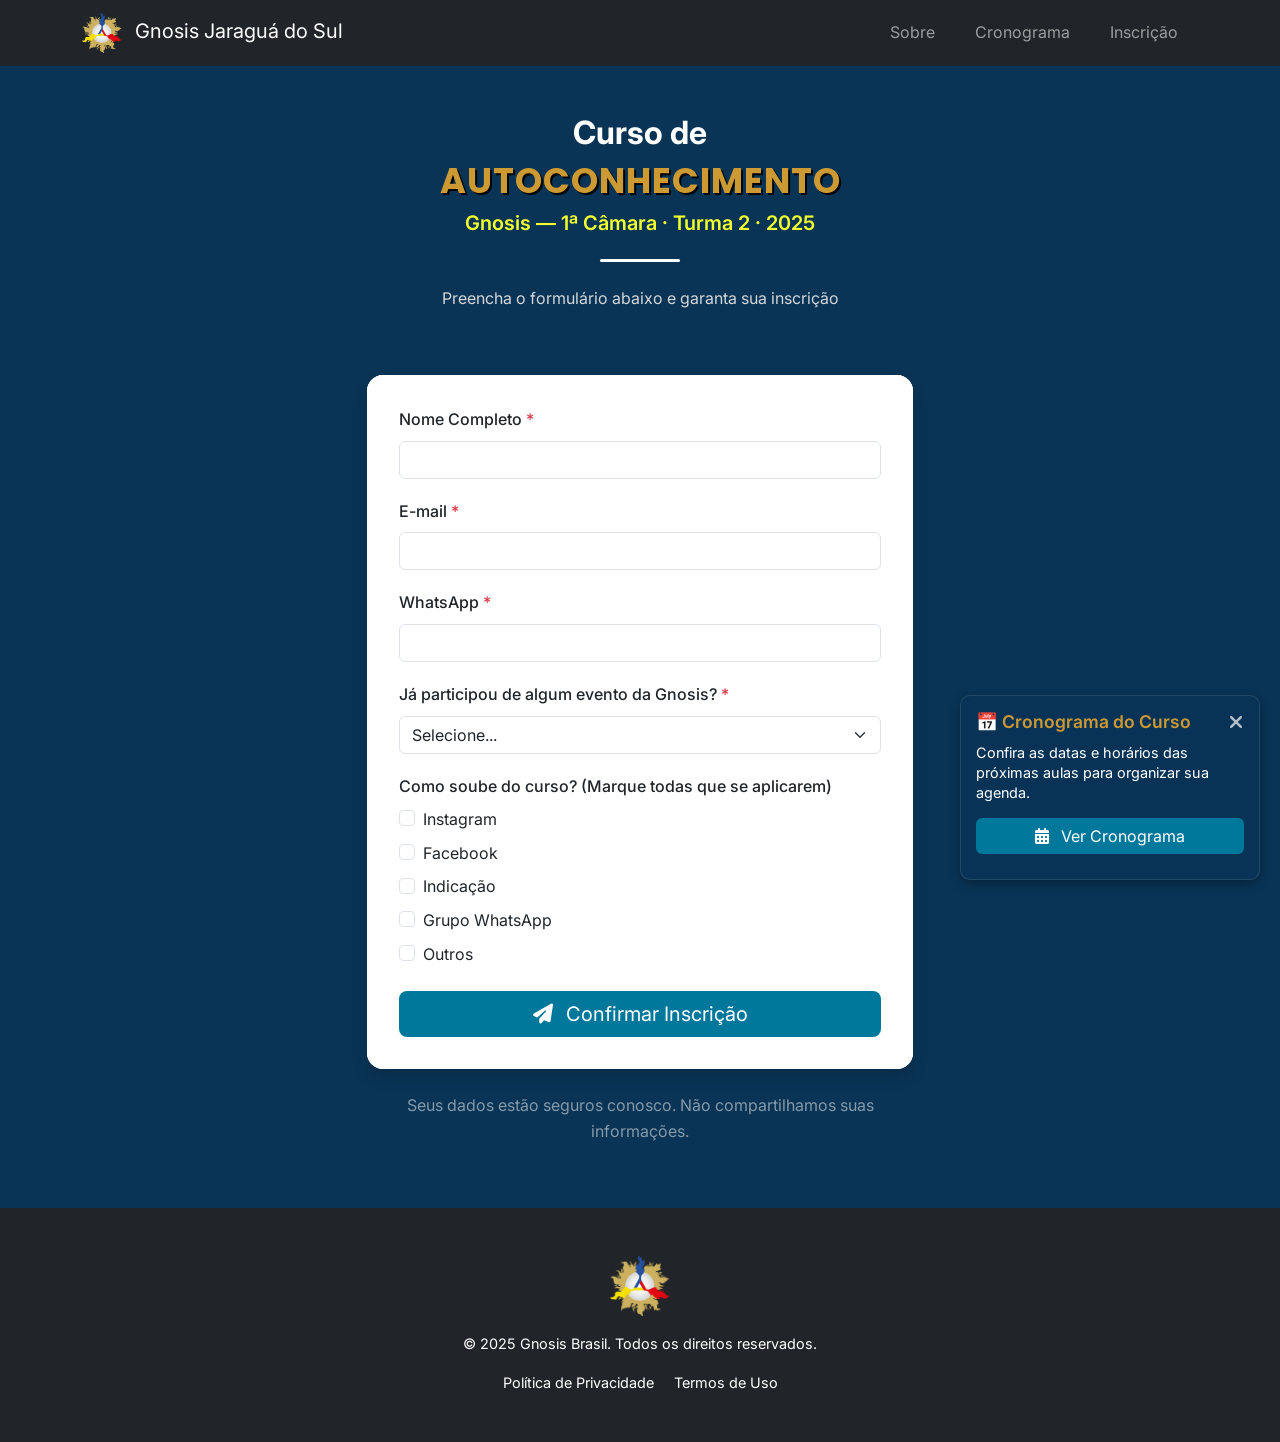
==== index.html @ 81804e71 "a" ====
<!DOCTYPE html>
<html lang="pt-br">
<head>
  <meta charset="UTF-8">
  <meta name="viewport" content="width=device-width, initial-scale=1.0">
  <title>Inscrição – Gnosis Jaraguá do Sul</title>

  <!-- Bootstrap CSS -->
  <link href="https://cdn.jsdelivr.net/npm/bootstrap@5.3.0/dist/css/bootstrap.min.css" rel="stylesheet">

  <!-- Font Awesome -->
  <link rel="stylesheet" href="https://cdnjs.cloudflare.com/ajax/libs/font-awesome/6.4.0/css/all.min.css">

  <!-- Google Fonts -->
  <link href="https://fonts.googleapis.com/css2?family=Inter:wght@400;500;600&family=Poppins:wght@500;600;700&display=swap" rel="stylesheet">

  <!-- Favicon -->
  <link rel="icon" href="https://gnosisbrasil.com/wp-content/uploads/2020/07/cropped-logo-sol-7-32x32.webp" type="image/webp">

  <!-- Estilos personalizados -->
  <style>
    :root {
      --color-primary: #00789c;
      --color-dark-bg: #093456;
      --color-text-light: #cc9933;
      --color-accent: #f1ff2e;
    }

    body {
      font-family: 'Inter', sans-serif;
      line-height: 1.6;
      background-color: #f8f9fa;
    }

    /* Cores e estilo da marca Gnosis */
    .bg-gnosis-dark {
      background-color: var(--color-dark-bg) !important;
    }

    .btn-gnosis-primary {
      background-color: var(--color-primary);
      color: #fff !important;
      border: none;
      transition: all 0.3s ease;
    }

    .btn-gnosis-primary:hover {
      background-color: #32a0a8;
      transform: scale(1.03);
    }

    .form-control:focus,
    .form-select:focus {
      border-color: var(--color-primary);
      box-shadow: 0 0 0 0.25rem rgba(206, 175, 0, 0.25);
    }

    .card {
      border: none;
      border-radius: 1rem;
    }

    .card-body {
      background-color: #fff;
      border-radius: 1rem;
    }

    /* --- Cabeçalho Modernizado Gnosis --- */
    .animate-header {
      animation: fadeIn 1.2s ease-in-out;
    }

    @keyframes fadeIn {
      from {
        opacity: 0;
        transform: translateY(20px);
      }
      to {
        opacity: 1;
        transform: translateY(0);
      }
    }

    .title-main {
      font-family: 'Poppins', sans-serif;
      font-size: 2.2rem;
      letter-spacing: 1px;
      color: var(--color-text-light);
      text-shadow: 2px 2px rgb(0, 4, 6);
      text-transform: uppercase;
    }

    .subtitle {
      font-family: 'Inter', sans-serif;
      font-size: 1.25rem;
      color: var(--color-accent);
      transition: color 0.3s ease;
    }

    .subtitle:hover {
      color: #ffffff;
    }

    .divider {
      width: 80px;
      height: 3px;
      background-color: #ffffff;
      margin: 15px auto;
      border-radius: 3px;
    }

    .description {
      font-size: 1rem;
      color: #e9e9e9;
      opacity: 0.9;
    }

    @media (max-width: 576px) {
      .title-main {
        font-size: 1.7rem;
      }
      .subtitle {
        font-size: 1.05rem;
      }
    }

    footer {
      font-size: 0.9rem;
    }

    footer a {
      color: #fff;
      text-decoration: none;
    }

    footer a:hover {
      text-decoration: underline;
    }

    .hero-section {
      background: linear-gradient(rgba(0, 0, 0, 0.7), rgba(0, 0, 0, 0.7)), url('img/shutterstock_286782836.jpg');
      background-size: cover;
      color: white;
      padding: 100px 0;
      text-align: center;
    }
    
    .btn-whatsapp {
      background-color: #25D366;
      color: white;
    }
    
    .feature-icon {
      font-size: 2.5rem;
      margin-bottom: 1rem;
      color: #6f42c1;
    }
    
    .navbar-brand img {
      height: 40px;
    }
    
    .astral {
      font-family: 'Amontillados', serif;
      font-weight: normal !important;
      font-size: clamp(2rem, 8vw, 10rem);
    }

    /* AJUSTES DE ESPAÇAMENTO */
    
    .animate-header {
      margin-bottom: 3rem !important;
    }
    
    .title-main {
      margin-bottom: 0.5rem;
    }
    
    .subtitle {
      margin-bottom: 0.75rem;
    }
    
    .divider {
      margin: 1.5rem auto;
    }
    
    .description {
      margin-top: 1rem;
    }
    
    .form-label {
      font-weight: 500;
      margin-bottom: 0.5rem;
    }
    
    .mb-3 {
      margin-bottom: 1.25rem !important;
    }
    
    .mb-4 {
      margin-bottom: 1.5rem !important;
    }
    
    .form-check {
      margin-bottom: 0.5rem;
    }
    
    .form-check-input {
      margin-top: 0.2rem;
    }
    
    .d-grid {
      margin-top: 1.5rem;
    }
    
    footer .container {
      padding-top: 1.5rem;
      padding-bottom: 1.5rem;
    }
    
    footer .mb-3 {
      margin-bottom: 1rem !important;
    }
    
    .navbar-nav .nav-item {
      margin-left: 0.75rem;
      margin-right: 0.75rem;
    }
    
    section {
      padding-top: 3rem;
      padding-bottom: 3rem;
    }
    
    .card {
      margin-top: 1rem;
      margin-bottom: 1rem;
    }
    
    .card-body {
      padding: 2rem !important;
    }
    
    .text-white-50 {
      margin-top: 1.5rem !important;
    }

    /* Melhorias visuais */
    .required-field::after {
      content: " *";
      color: #dc3545;
    }

    /* --- TELINHA FLUTUANTE --- */
    .floating-panel {
      position: fixed;
      bottom: 20px;
      right: 20px;
      width: 300px;
      background-color: rgba(9, 52, 86, 0.85); /* Cor escura com transparência */
      border-radius: 10px;
      padding: 15px;
      box-shadow: 0 4px 12px rgba(0, 0, 0, 0.3);
      z-index: 1000;
      backdrop-filter: blur(5px);
      border: 1px solid rgba(255, 255, 255, 0.1);
      animation: slideIn 0.5s ease-out;
    }

    @keyframes slideIn {
      from {
        opacity: 0;
        transform: translateY(20px);
      }
      to {
        opacity: 1;
        transform: translateY(0);
      }
    }

    .floating-panel h5 {
      color: var(--color-text-light);
      font-size: 1.1rem;
      margin-bottom: 10px;
      font-weight: 600;
    }

    .floating-panel p {
      color: #fff;
      font-size: 0.9rem;
      margin-bottom: 15px;
      line-height: 1.4;
    }

    .floating-panel .btn {
      width: 100%;
      margin-bottom: 10px;
    }

    .close-btn {
      position: absolute;
      top: 10px;
      right: 10px;
      background: none;
      border: none;
      color: #fff;
      font-size: 1.2rem;
      cursor: pointer;
      opacity: 0.7;
      transition: opacity 0.3s;
    }

    .close-btn:hover {
      opacity: 1;
    }

    @media (max-width: 576px) {
      .floating-panel {
        width: calc(100% - 40px);
        right: 20px;
        left: 20px;
      }
    }
  </style>
</head>

<body>
  <!-- Telinha Flutuante -->
  <div id="floatingPanel" class="floating-panel">
    <button class="close-btn" id="closePanel">
      <i class="fas fa-times"></i>
    </button>
    <h5>📅 Cronograma do Curso</h5>
    <p>Confira as datas e horários das próximas aulas para organizar sua agenda.</p>
    <a href="cronograma_t02.html" class="btn btn-gnosis-primary">
      <i class="fas fa-calendar-alt me-2"></i> Ver Cronograma
    </a>
  </div>

  <nav class="navbar navbar-expand-lg navbar-dark bg-dark sticky-top">
    <div class="container">
      <a class="navbar-brand" href="#">
        <img src="img/cropped-logo-sol-7.webp" alt="Logo Gnosis" class="me-2">
        Gnosis Jaraguá do Sul
      </a>
      <button class="navbar-toggler" type="button" data-bs-toggle="collapse" data-bs-target="#navbarNav">
        <span class="navbar-toggler-icon"></span>
      </button>
      <div class="collapse navbar-collapse" id="navbarNav">
        <ul class="navbar-nav ms-auto">
          <li class="nav-item">
            <a class="nav-link" href="https://gnosisbrasil.com/quem-somos/">Sobre</a>
          </li>
          <li class="nav-item">
            <a class="nav-link" href="cronograma_t02.html">Cronograma</a>
          </li>
          <li class="nav-item">
            <a class="nav-link" href="index.html">Inscrição</a>
          </li>
          <!--
          <li class="nav-item">
            <a class="nav-link" href="presenca.html">Presença</a>
          </li>
        -->
        </ul>
      </div>
    </div>
  </nav>

  <section id="register" class="py-5 bg-gnosis-dark text-white" style="min-height: 100vh; display: flex; align-items: center;">
    <div class="container">
      <!-- Cabeçalho Modernizado -->
      <div class="text-center mb-5 animate-header">
        <h2 class="fw-bold">Curso de</h2>
        <h1 class="fw-bold title-main">Autoconhecimento</h1>
        <h2 class="fw-semibold subtitle">Gnosis — 1ª Câmara · Turma 2 · 2025</h2>
        <div class="divider"></div>
        <p class="mt-3 mb-0 description">Preencha o formulário abaixo e garanta sua inscrição</p>
      </div>

      <!-- Formulário -->
      <div class="row justify-content-center">
        <div class="col-md-8 col-lg-6">
          <div class="card shadow">
            <div class="card-body p-4 text-dark">
              <form action="https://formsubmit.co/d0949d2069d9c0ead446e209f4afcf60" method="POST">

                <!-- CONFIGURAÇÕES DO FORMSUBMIT -->
                <input type="hidden" name="_next" value="https://gnosisjaragua-brasil.github.io/Gnosis_inscricao_t02/obrigado.html">
                <input type="hidden" name="_captcha" value="false">
                <input type="text" name="_honey" style="display:none">
                
                <!-- ⚡ CONFIGURAÇÕES QUE MUDAM O "NEW SUBMISSION" ⚡ -->
                <input type="hidden" name="_subject" value="🎯 NOVA INSCRIÇÃO - Curso Gnosis 2025">
                <input type="hidden" name="_template" value="table">
                <input type="hidden" name="_language" value="pt">
                
                <!-- 📧 MENSAGEM DE CONFIRMAÇÃO PARA O INSCRITO -->
                <input type="hidden" name="_autoresponse" value="Olá!

Obrigado por se inscrever para o Curso de Autoconhecimento - Gnosis 1º Câmara em Jaraguá do Sul.

📅 DATA: 19 de Novembro de 2025
⏰ HORÁRIO: 09h às 10h30
📍 LOCAL: Centro Comercial San Michelli – R. Guilherme Dancker, 161, Sala 15 – Centro, Jaraguá do Sul – SC

💡 RECOMENDAÇÕES:
• Chegue com 15 minutos de antecedência
• Leve um caderno para anotações
• Use roupas confortáveis

💬 GRUPO DA TURMA NO WHATSAPP:
https://chat.whatsapp.com/Kk7sd2uX9QEHFCKDiuxb2B

📞 DÚVIDAS:
jaraguadosul@gnosisbrasil.com

Atenciosamente,
Equipe Gnosis Jaraguá do Sul">

                <!-- CAMPOS DO FORMULÁRIO -->
                <div class="mb-3">
                  <label class="form-label required-field">Nome Completo</label>
                  <input type="text" name="👤 Nome Completo" class="form-control" required>
                </div>

                <div class="mb-3">
                  <label class="form-label required-field">E-mail</label>
                  <input type="email" name="📧 E-mail" class="form-control" required>
                </div>

                <div class="mb-3">
                  <label class="form-label required-field">WhatsApp</label>
                  <input type="tel" name="📱 WhatsApp" class="form-control" required pattern="\d{10,13}" title="Digite o número com DDD (ex: 47999999999)">
                </div>

                <div class="mb-3">
                  <label class="form-label required-field">Já participou de algum evento da Gnosis?</label>
                  <select name="🎯 Experiência Anterior" class="form-select" required>
                    <option value="" selected disabled>Selecione...</option>
                    <option value="✅ Sim">Sim</option>
                    <option value="❌ Não">Não</option>
                  </select>
                </div>

                <div class="mb-4">
                  <label class="form-label">Como soube do curso? (Marque todas que se aplicarem)</label>
                  <div class="form-check">
                    <input class="form-check-input" type="checkbox" name="📸 Instagram" value="Sim">
                    <label class="form-check-label">Instagram</label>
                  </div>
                  <div class="form-check">
                    <input class="form-check-input" type="checkbox" name="👥 Facebook" value="Sim">
                    <label class="form-check-label">Facebook</label>
                  </div>
                  <div class="form-check">
                    <input class="form-check-input" type="checkbox" name="🤝 Indicação" value="Sim">
                    <label class="form-check-label">Indicação</label>
                  </div>
                  <div class="form-check">
                    <input class="form-check-input" type="checkbox" name="💬 Grupo WhatsApp" value="Sim">
                    <label class="form-check-label">Grupo WhatsApp</label>
                  </div>
                  <div class="form-check">
                    <input class="form-check-input" type="checkbox" name="🔍 Outros" value="Sim">
                    <label class="form-check-label">Outros</label>
                  </div>
                </div>

                <div class="d-grid">
                  <button type="submit" class="btn btn-gnosis-primary btn-lg">
                    <i class="fas fa-paper-plane me-2"></i> Confirmar Inscrição
                  </button>
                </div>

                <noscript>
                  <p class="text-danger mt-2">Por favor, habilite o JavaScript para enviar o formulário.</p>
                </noscript>
              </form>
            </div>
          </div>
          <p class="text-white-50 mt-3 text-center">Seus dados estão seguros conosco. Não compartilhamos suas informações.</p>
        </div>
      </div>
    </div>
  </section>

  <footer class="py-4 bg-dark text-white text-center">
    <div class="container">
      <div class="mb-3">
        <img src="img/cropped-logo-sol-7.webp" alt="Logo Gnosis" style="height: 60px;">
      </div>
      <p>© 2025 Gnosis Brasil. Todos os direitos reservados.</p>
      <p class="mb-0">
        <a href="https://gnosisbrasil.com/politica-de-privacidade/" class="me-3">Política de Privacidade</a>
        <a href="https://gnosisbrasil.com/termos-de-uso/">Termos de Uso</a>
      </p>
    </div>
  </footer>

  <!-- Bootstrap Bundle JS -->
  <script src="https://cdn.jsdelivr.net/npm/bootstrap@5.3.0/dist/js/bootstrap.bundle.min.js"></script>

  <!-- Script para controlar a telinha flutuante -->
  <script>
    document.addEventListener('DOMContentLoaded', function() {
      const floatingPanel = document.getElementById('floatingPanel');
      const closeButton = document.getElementById('closePanel');
      
      // Verificar se o usuário já fechou a telinha anteriormente
      if (!localStorage.getItem('floatingPanelClosed')) {
        floatingPanel.style.display = 'block';
      } else {
        floatingPanel.style.display = 'none';
      }
      
      // Fechar a telinha quando o botão X for clicado
      closeButton.addEventListener('click', function() {
        floatingPanel.style.display = 'none';
        // Salvar no localStorage que o usuário fechou a telinha
        localStorage.setItem('floatingPanelClosed', 'true');
      });
    });
  </script>
</body>
</html>
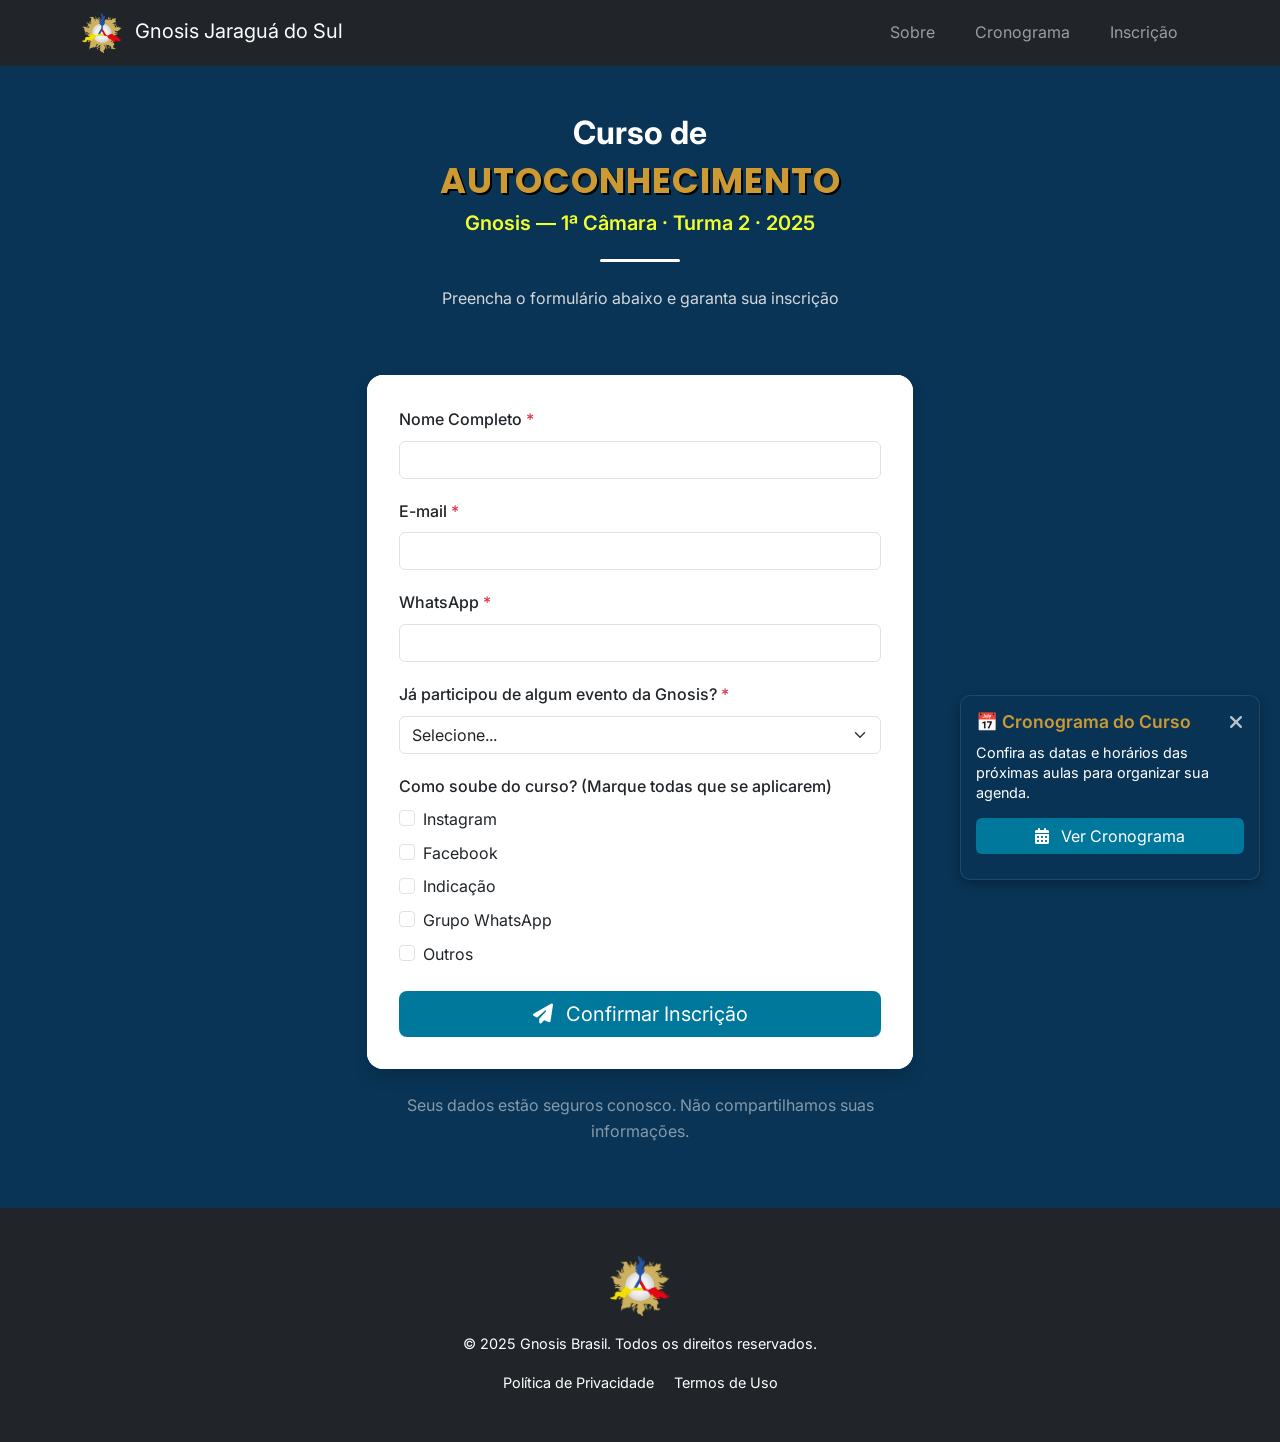
==== commit e299da74: "Update index.html" ====
--- a/index.html
+++ b/index.html
@@ -257,7 +257,7 @@
       bottom: 20px;
       right: 20px;
       width: 300px;
-      background-color: rgba(9, 52, 86, 0.85); /* Cor escura com transparência */
+      background-color: rgba(9, 52, 86, 0.95); /* Menos transparência */
       border-radius: 10px;
       padding: 15px;
       box-shadow: 0 4px 12px rgba(0, 0, 0, 0.3);
@@ -265,6 +265,7 @@
       backdrop-filter: blur(5px);
       border: 1px solid rgba(255, 255, 255, 0.1);
       animation: slideIn 0.5s ease-out;
+      display: none; /* Inicialmente escondida */
     }
 
     @keyframes slideIn {
@@ -314,11 +315,13 @@
       opacity: 1;
     }
 
+    /* Mobile específico */
     @media (max-width: 576px) {
       .floating-panel {
         width: calc(100% - 40px);
         right: 20px;
         left: 20px;
+        bottom: 70px; /* Acima da barra de navegação */
       }
     }
   </style>
@@ -501,26 +504,50 @@
   <!-- Bootstrap Bundle JS -->
   <script src="https://cdn.jsdelivr.net/npm/bootstrap@5.3.0/dist/js/bootstrap.bundle.min.js"></script>
 
-  <!-- Script para controlar a telinha flutuante -->
+  <!-- Script para controlar a telinha flutuante com tempo de expiração -->
   <script>
-    document.addEventListener('DOMContentLoaded', function() {
-      const floatingPanel = document.getElementById('floatingPanel');
-      const closeButton = document.getElementById('closePanel');
-      
-      // Verificar se o usuário já fechou a telinha anteriormente
-      if (!localStorage.getItem('floatingPanelClosed')) {
-        floatingPanel.style.display = 'block';
-      } else {
-        floatingPanel.style.display = 'none';
-      }
-      
-      // Fechar a telinha quando o botão X for clicado
-      closeButton.addEventListener('click', function() {
-        floatingPanel.style.display = 'none';
-        // Salvar no localStorage que o usuário fechou a telinha
-        localStorage.setItem('floatingPanelClosed', 'true');
-      });
-    });
+    function initFloatingPanel() {
+        const floatingPanel = document.getElementById('floatingPanel');
+        const closeButton = document.getElementById('closePanel');
+        const storageKey = 'floatingPanelClosed';
+        const fiveSeconds = 5000; // 5 segundos
+        
+        console.log('Iniciando telinha flutuante...'); // Para debug
+        
+        let lastClosed = null;
+        try {
+            lastClosed = localStorage.getItem(storageKey);
+            console.log('Último fechamento:', lastClosed);
+        } catch (e) {
+            console.log('localStorage não disponível');
+        }
+        
+        // Sempre mostrar por padrão se não conseguir verificar
+        if (lastClosed === null || (Date.now() - parseInt(lastClosed)) > fiveSeconds) {
+            floatingPanel.style.display = 'block';
+            console.log('Mostrando telinha');
+        } else {
+            floatingPanel.style.display = 'none';
+            console.log('Escondendo telinha');
+        }
+        
+        closeButton.addEventListener('click', function() {
+            floatingPanel.style.display = 'none';
+            try {
+                localStorage.setItem(storageKey, Date.now().toString());
+                console.log('Telinha fechada e salva');
+            } catch (e) {
+                console.log('Erro ao salvar');
+            }
+        });
+    }
+    
+    // Executar quando o DOM estiver pronto
+    if (document.readyState === 'loading') {
+        document.addEventListener('DOMContentLoaded', initFloatingPanel);
+    } else {
+        initFloatingPanel();
+    }
   </script>
 </body>
 </html>
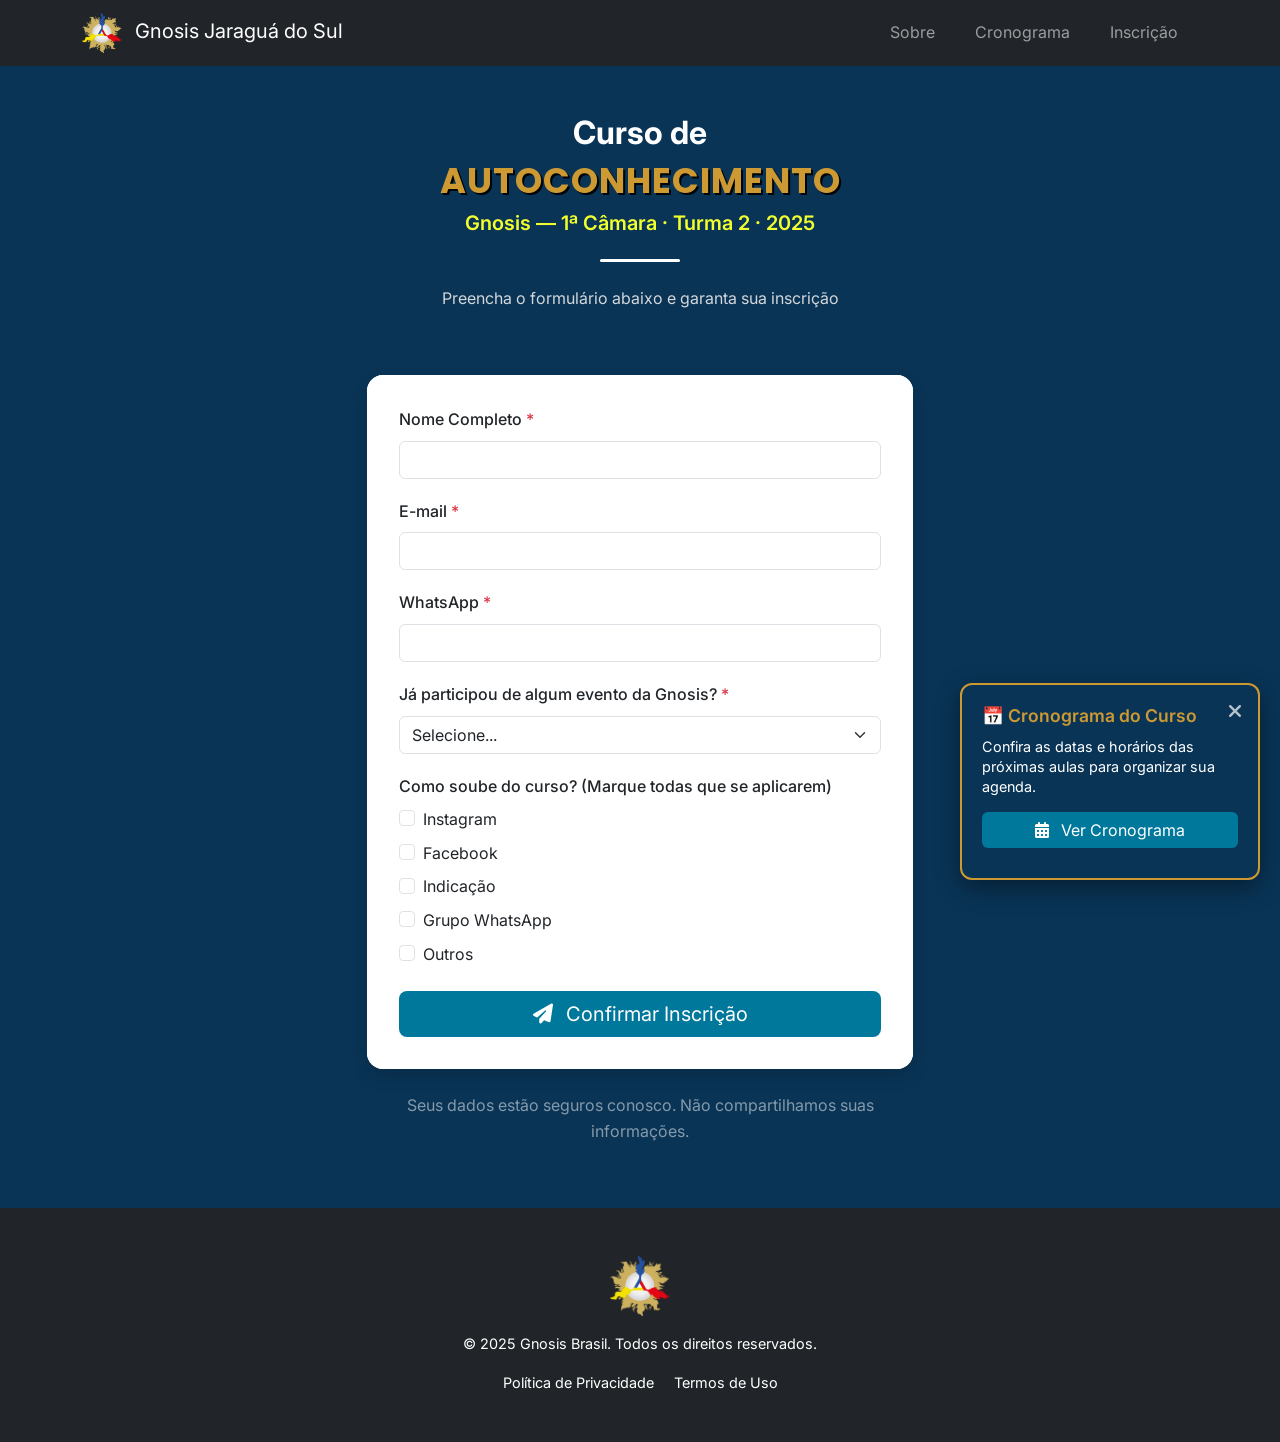
==== commit 85dd8a49: "Update index.html" ====
--- a/index.html
+++ b/index.html
@@ -16,6 +16,11 @@
 
   <!-- Favicon -->
   <link rel="icon" href="https://gnosisbrasil.com/wp-content/uploads/2020/07/cropped-logo-sol-7-32x32.webp" type="image/webp">
+
+  <!-- Detectar JS -->
+  <script>
+    document.documentElement.className = document.documentElement.className.replace(/\bno-js\b/, 'js-enabled');
+  </script>
 
   <!-- Estilos personalizados -->
   <style>
@@ -251,31 +256,31 @@
       color: #dc3545;
     }
 
-    /* --- TELINHA FLUTUANTE --- */
+    /* --- TELINHA FLUTUANTE MOBILE OTIMIZADA --- */
     .floating-panel {
       position: fixed;
       bottom: 20px;
       right: 20px;
       width: 300px;
-      background-color: rgba(9, 52, 86, 0.95); /* Menos transparência */
-      border-radius: 10px;
-      padding: 15px;
-      box-shadow: 0 4px 12px rgba(0, 0, 0, 0.3);
-      z-index: 1000;
-      backdrop-filter: blur(5px);
-      border: 1px solid rgba(255, 255, 255, 0.1);
-      animation: slideIn 0.5s ease-out;
-      display: none; /* Inicialmente escondida */
-    }
-
-    @keyframes slideIn {
+      background-color: #093456; /* Cor sólida no mobile */
+      border-radius: 12px;
+      padding: 20px;
+      box-shadow: 0 8px 25px rgba(0, 0, 0, 0.4);
+      z-index: 10000; /* Z-index muito alto para mobile */
+      border: 2px solid var(--color-text-light);
+      animation: slideInMobile 0.6s ease-out;
+      display: none;
+    }
+
+    /* Animação específica para mobile */
+    @keyframes slideInMobile {
       from {
         opacity: 0;
-        transform: translateY(20px);
+        transform: translateY(30px) scale(0.95);
       }
       to {
         opacity: 1;
-        transform: translateY(0);
+        transform: translateY(0) scale(1);
       }
     }
 
@@ -309,25 +314,43 @@
       cursor: pointer;
       opacity: 0.7;
       transition: opacity 0.3s;
+      z-index: 10001;
     }
 
     .close-btn:hover {
       opacity: 1;
     }
 
-    /* Mobile específico */
-    @media (max-width: 576px) {
+    /* Mobile específico - mais agressivo */
+    @media (max-width: 768px) {
       .floating-panel {
-        width: calc(100% - 40px);
-        right: 20px;
-        left: 20px;
-        bottom: 70px; /* Acima da barra de navegação */
-      }
+        width: 85vw;
+        left: 50%;
+        right: auto;
+        transform: translateX(-50%);
+        bottom: 80px;
+        background-color: #093456;
+        border: 2px solid var(--color-text-light);
+      }
+    }
+
+    /* Forçar display se JS falhar */
+    .no-js .floating-panel {
+      display: block !important;
     }
   </style>
 </head>
 
-<body>
+<body class="js-enabled">
+  <!-- Fallback para quando JS está desabilitado -->
+  <noscript>
+    <style>
+      .floating-panel {
+        display: block !important;
+      }
+    </style>
+  </noscript>
+
   <!-- Telinha Flutuante -->
   <div id="floatingPanel" class="floating-panel">
     <button class="close-btn" id="closePanel">
@@ -360,11 +383,6 @@
           <li class="nav-item">
             <a class="nav-link" href="index.html">Inscrição</a>
           </li>
-          <!--
-          <li class="nav-item">
-            <a class="nav-link" href="presenca.html">Presença</a>
-          </li>
-        -->
         </ul>
       </div>
     </div>
@@ -504,50 +522,71 @@
   <!-- Bootstrap Bundle JS -->
   <script src="https://cdn.jsdelivr.net/npm/bootstrap@5.3.0/dist/js/bootstrap.bundle.min.js"></script>
 
-  <!-- Script para controlar a telinha flutuante com tempo de expiração -->
+  <!-- Script Mobile Otimizado -->
   <script>
-    function initFloatingPanel() {
-        const floatingPanel = document.getElementById('floatingPanel');
-        const closeButton = document.getElementById('closePanel');
-        const storageKey = 'floatingPanelClosed';
-        const fiveSeconds = 5000; // 5 segundos
+    // Versão ultra-simplificada e robusta para mobile
+    function showFloatingPanel() {
+        console.log('Mobile: Tentando mostrar telinha...');
+        const panel = document.getElementById('floatingPanel');
+        const closeBtn = document.getElementById('closePanel');
         
-        console.log('Iniciando telinha flutuante...'); // Para debug
-        
-        let lastClosed = null;
-        try {
-            lastClosed = localStorage.getItem(storageKey);
-            console.log('Último fechamento:', lastClosed);
-        } catch (e) {
-            console.log('localStorage não disponível');
+        if (!panel) {
+            console.log('Mobile: Telinha não encontrada');
+            return;
         }
         
-        // Sempre mostrar por padrão se não conseguir verificar
-        if (lastClosed === null || (Date.now() - parseInt(lastClosed)) > fiveSeconds) {
-            floatingPanel.style.display = 'block';
-            console.log('Mostrando telinha');
-        } else {
-            floatingPanel.style.display = 'none';
-            console.log('Escondendo telinha');
+        // No mobile, mostra sempre (com verificação de tempo)
+        try {
+            const lastClosed = localStorage.getItem('floatingPanelClosed');
+            const fiveSeconds = 5000; // 5 segundos
+            
+            if (!lastClosed || (Date.now() - parseInt(lastClosed)) > fiveSeconds) {
+                panel.style.display = 'block';
+                console.log('Mobile: Telinha exibida com sucesso');
+            } else {
+                panel.style.display = 'none';
+                console.log('Mobile: Telinha escondida (ainda não expirou)');
+            }
+        } catch (e) {
+            // Se der erro, mostra de qualquer forma
+            panel.style.display = 'block';
+            console.log('Mobile: Telinha exibida (fallback)');
         }
         
-        closeButton.addEventListener('click', function() {
-            floatingPanel.style.display = 'none';
-            try {
-                localStorage.setItem(storageKey, Date.now().toString());
-                console.log('Telinha fechada e salva');
-            } catch (e) {
-                console.log('Erro ao salvar');
-            }
-        });
-    }
-    
-    // Executar quando o DOM estiver pronto
+        // Configurar botão de fechar
+        if (closeBtn) {
+            closeBtn.onclick = function() {
+                panel.style.display = 'none';
+                console.log('Mobile: Telinha fechada pelo usuário');
+                try {
+                    localStorage.setItem('floatingPanelClosed', Date.now().toString());
+                } catch(e) {
+                    console.log('Mobile: Não foi possível salvar no localStorage');
+                }
+            };
+        }
+    }
+
+    // Múltiplas formas de inicializar para mobile
     if (document.readyState === 'loading') {
-        document.addEventListener('DOMContentLoaded', initFloatingPanel);
+        document.addEventListener('DOMContentLoaded', showFloatingPanel);
     } else {
-        initFloatingPanel();
-    }
+        showFloatingPanel();
+    }
+    
+    window.addEventListener('load', showFloatingPanel);
+    
+    // Fallback final - força exibição após 2 segundos
+    setTimeout(function() {
+        const panel = document.getElementById('floatingPanel');
+        if (panel && panel.style.display === 'none') {
+            console.log('Mobile: Fallback - forçando exibição');
+            panel.style.display = 'block';
+        }
+    }, 2000);
+
+    // Fallback extra para casos extremos
+    setTimeout(showFloatingPanel, 500);
   </script>
 </body>
 </html>
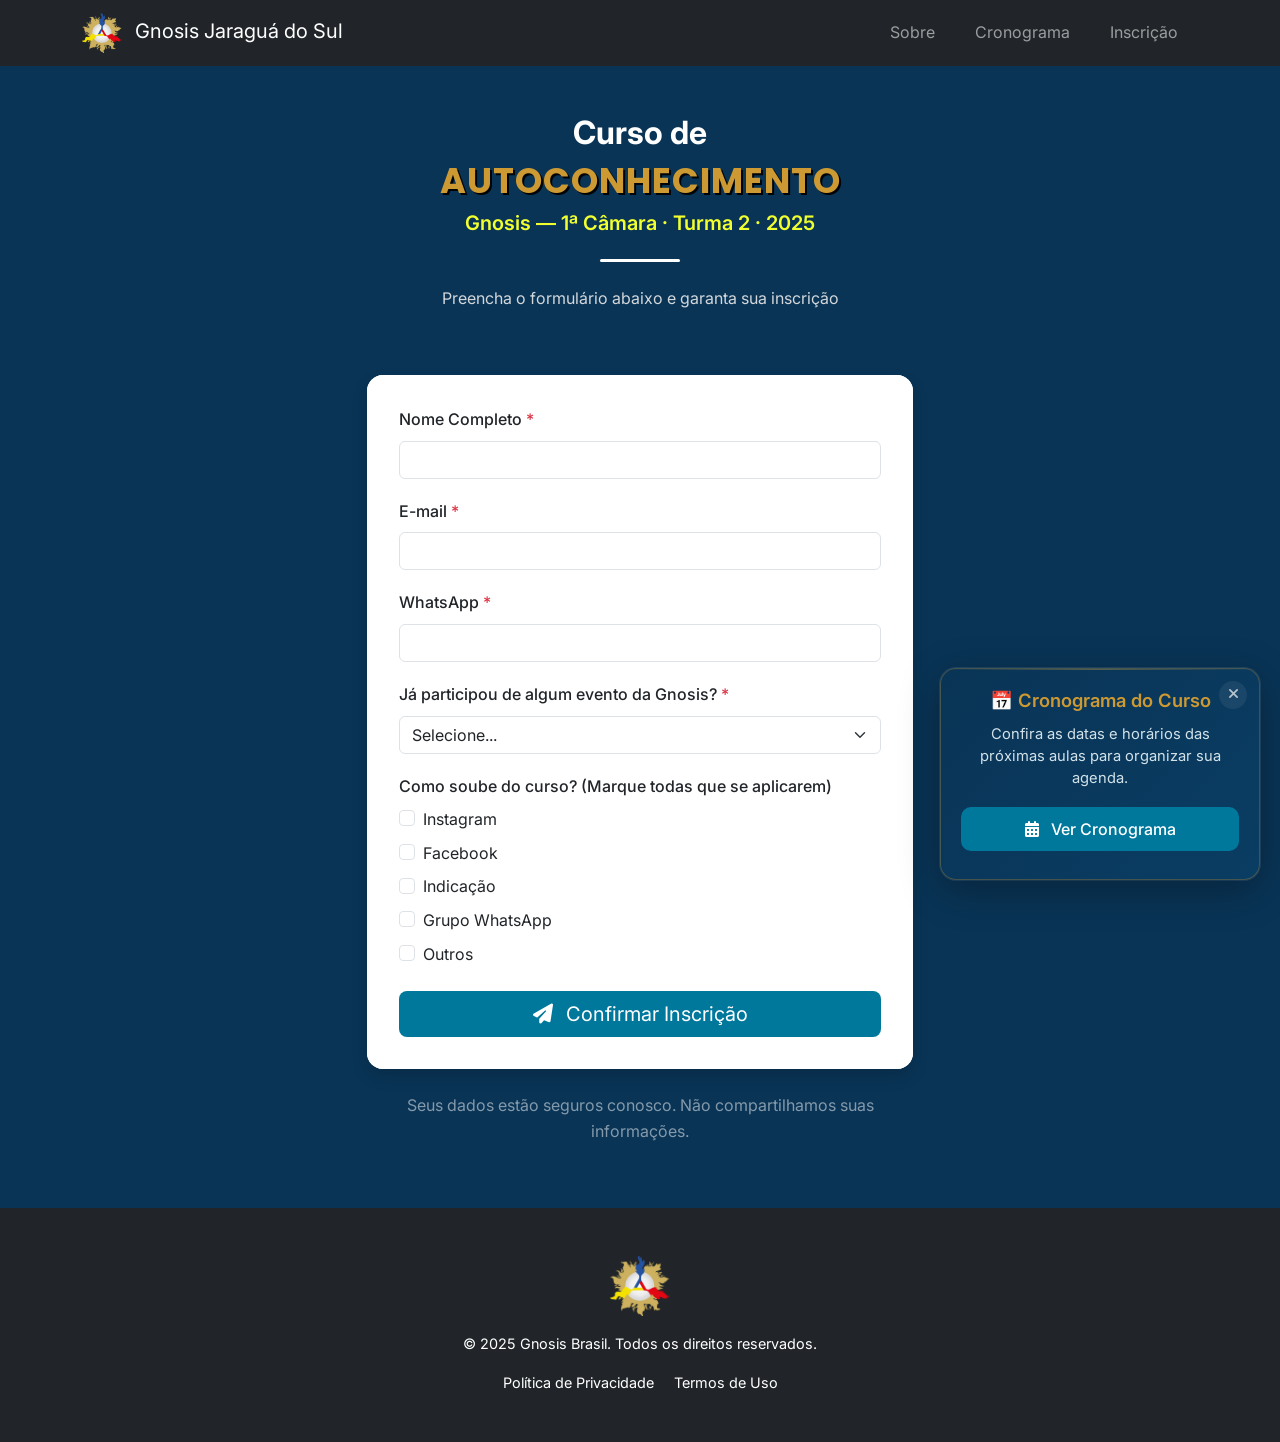
==== commit 9eddb7d6: "Update index.html" ====
--- a/index.html
+++ b/index.html
@@ -256,87 +256,149 @@
       color: #dc3545;
     }
 
-    /* --- TELINHA FLUTUANTE MOBILE OTIMIZADA --- */
+    /* --- TELINHA FLUTUANTE ELEGANTE --- */
     .floating-panel {
       position: fixed;
       bottom: 20px;
       right: 20px;
-      width: 300px;
-      background-color: #093456; /* Cor sólida no mobile */
-      border-radius: 12px;
+      width: 320px;
+      background: linear-gradient(135deg, #093456 0%, #0a3d63 100%);
+      border-radius: 16px;
       padding: 20px;
-      box-shadow: 0 8px 25px rgba(0, 0, 0, 0.4);
-      z-index: 10000; /* Z-index muito alto para mobile */
-      border: 2px solid var(--color-text-light);
-      animation: slideInMobile 0.6s ease-out;
-      display: none;
-    }
-
-    /* Animação específica para mobile */
-    @keyframes slideInMobile {
-      from {
-        opacity: 0;
-        transform: translateY(30px) scale(0.95);
-      }
-      to {
-        opacity: 1;
-        transform: translateY(0) scale(1);
-      }
+      box-shadow: 
+        0 10px 40px rgba(0, 0, 0, 0.3),
+        0 0 0 1px rgba(255, 255, 255, 0.1);
+      z-index: 10000;
+      border: 1px solid rgba(204, 153, 51, 0.3);
+      opacity: 0;
+      transform: translateY(30px) scale(0.95);
+      transition: all 0.6s cubic-bezier(0.23, 1, 0.32, 1);
+      backdrop-filter: blur(10px);
+    }
+
+    .floating-panel.show {
+      opacity: 1;
+      transform: translateY(0) scale(1);
+    }
+
+    /* Efeito de brilho sutil */
+    .floating-panel::before {
+      content: '';
+      position: absolute;
+      top: 0;
+      left: 0;
+      right: 0;
+      height: 1px;
+      background: linear-gradient(90deg, 
+        transparent 0%, 
+        rgba(204, 153, 51, 0.4) 50%, 
+        transparent 100%);
+      border-radius: 16px 16px 0 0;
     }
 
     .floating-panel h5 {
       color: var(--color-text-light);
-      font-size: 1.1rem;
-      margin-bottom: 10px;
+      font-size: 1.15rem;
+      margin-bottom: 12px;
       font-weight: 600;
+      text-align: center;
     }
 
     .floating-panel p {
-      color: #fff;
-      font-size: 0.9rem;
-      margin-bottom: 15px;
-      line-height: 1.4;
+      color: #e8f4f8;
+      font-size: 0.92rem;
+      margin-bottom: 18px;
+      line-height: 1.5;
+      text-align: center;
+      opacity: 0.9;
     }
 
     .floating-panel .btn {
       width: 100%;
-      margin-bottom: 10px;
+      margin-bottom: 8px;
+      border-radius: 10px;
+      padding: 10px 16px;
+      font-weight: 500;
+      transition: all 0.3s ease;
+      position: relative;
+      overflow: hidden;
+    }
+
+    .floating-panel .btn::before {
+      content: '';
+      position: absolute;
+      top: 0;
+      left: -100%;
+      width: 100%;
+      height: 100%;
+      background: linear-gradient(90deg, 
+        transparent, 
+        rgba(255, 255, 255, 0.2), 
+        transparent);
+      transition: left 0.6s;
+    }
+
+    .floating-panel .btn:hover::before {
+      left: 100%;
     }
 
     .close-btn {
       position: absolute;
-      top: 10px;
-      right: 10px;
-      background: none;
+      top: 12px;
+      right: 12px;
+      background: rgba(255, 255, 255, 0.1);
       border: none;
       color: #fff;
-      font-size: 1.2rem;
+      width: 28px;
+      height: 28px;
+      border-radius: 50%;
+      display: flex;
+      align-items: center;
+      justify-content: center;
+      font-size: 0.9rem;
       cursor: pointer;
       opacity: 0.7;
-      transition: opacity 0.3s;
-      z-index: 10001;
+      transition: all 0.3s ease;
+      backdrop-filter: blur(5px);
     }
 
     .close-btn:hover {
       opacity: 1;
-    }
-
-    /* Mobile específico - mais agressivo */
+      background: rgba(255, 255, 255, 0.2);
+      transform: rotate(90deg);
+    }
+
+    /* Mobile específico */
     @media (max-width: 768px) {
       .floating-panel {
-        width: 85vw;
+        width: 90vw;
         left: 50%;
         right: auto;
-        transform: translateX(-50%);
-        bottom: 80px;
-        background-color: #093456;
-        border: 2px solid var(--color-text-light);
+        transform: translateX(-50%) translateY(30px) scale(0.95);
+        bottom: 90px;
+        margin: 0;
       }
+      
+      .floating-panel.show {
+        transform: translateX(-50%) translateY(0) scale(1);
+      }
+    }
+
+    /* Efeito de flutuação sutil */
+    @keyframes float {
+      0%, 100% { transform: translateY(0) scale(1); }
+      50% { transform: translateY(-5px) scale(1.02); }
+    }
+
+    .floating-panel.show:hover {
+      animation: float 3s ease-in-out infinite;
     }
 
     /* Forçar display se JS falhar */
     .no-js .floating-panel {
       display: block !important;
+      opacity: 1 !important;
+      transform: none !important;
     }
   </style>
 </head>
@@ -347,6 +409,8 @@
     <style>
       .floating-panel {
         display: block !important;
+        opacity: 1 !important;
+        transform: none !important;
       }
     </style>
   </noscript>
@@ -522,11 +586,10 @@
   <!-- Bootstrap Bundle JS -->
   <script src="https://cdn.jsdelivr.net/npm/bootstrap@5.3.0/dist/js/bootstrap.bundle.min.js"></script>
 
-  <!-- Script Mobile Otimizado -->
+  <!-- Script com Animação Elegante -->
   <script>
-    // Versão ultra-simplificada e robusta para mobile
     function showFloatingPanel() {
-        console.log('Mobile: Tentando mostrar telinha...');
+        console.log('Mobile: Iniciando telinha com animação...');
         const panel = document.getElementById('floatingPanel');
         const closeBtn = document.getElementById('closePanel');
         
@@ -535,29 +598,40 @@
             return;
         }
         
-        // No mobile, mostra sempre (com verificação de tempo)
+        // Verificação de tempo
         try {
             const lastClosed = localStorage.getItem('floatingPanelClosed');
             const fiveSeconds = 5000; // 5 segundos
             
             if (!lastClosed || (Date.now() - parseInt(lastClosed)) > fiveSeconds) {
-                panel.style.display = 'block';
-                console.log('Mobile: Telinha exibida com sucesso');
+                // Mostrar com animação suave
+                setTimeout(() => {
+                    panel.classList.add('show');
+                    console.log('Mobile: Telinha exibida com animação');
+                }, 300); // Pequeno delay para suavizar
             } else {
                 panel.style.display = 'none';
                 console.log('Mobile: Telinha escondida (ainda não expirou)');
             }
         } catch (e) {
-            // Se der erro, mostra de qualquer forma
-            panel.style.display = 'block';
-            console.log('Mobile: Telinha exibida (fallback)');
+            // Fallback com animação
+            setTimeout(() => {
+                panel.classList.add('show');
+                console.log('Mobile: Telinha exibida (fallback com animação)');
+            }, 300);
         }
         
         // Configurar botão de fechar
         if (closeBtn) {
             closeBtn.onclick = function() {
-                panel.style.display = 'none';
+                panel.classList.remove('show');
                 console.log('Mobile: Telinha fechada pelo usuário');
+                
+                // Esperar a animação terminar antes de esconder
+                setTimeout(() => {
+                    panel.style.display = 'none';
+                }, 500);
+                
                 try {
                     localStorage.setItem('floatingPanelClosed', Date.now().toString());
                 } catch(e) {
@@ -567,26 +641,15 @@
         }
     }
 
-    // Múltiplas formas de inicializar para mobile
-    if (document.readyState === 'loading') {
-        document.addEventListener('DOMContentLoaded', showFloatingPanel);
-    } else {
-        showFloatingPanel();
-    }
+    // Inicialização suave
+    document.addEventListener('DOMContentLoaded', function() {
+        setTimeout(showFloatingPanel, 800); // Delay para carregamento da página
+    });
     
     window.addEventListener('load', showFloatingPanel);
     
-    // Fallback final - força exibição após 2 segundos
-    setTimeout(function() {
-        const panel = document.getElementById('floatingPanel');
-        if (panel && panel.style.display === 'none') {
-            console.log('Mobile: Fallback - forçando exibição');
-            panel.style.display = 'block';
-        }
-    }, 2000);
-
-    // Fallback extra para casos extremos
-    setTimeout(showFloatingPanel, 500);
+    // Fallback final
+    setTimeout(showFloatingPanel, 1500);
   </script>
 </body>
 </html>
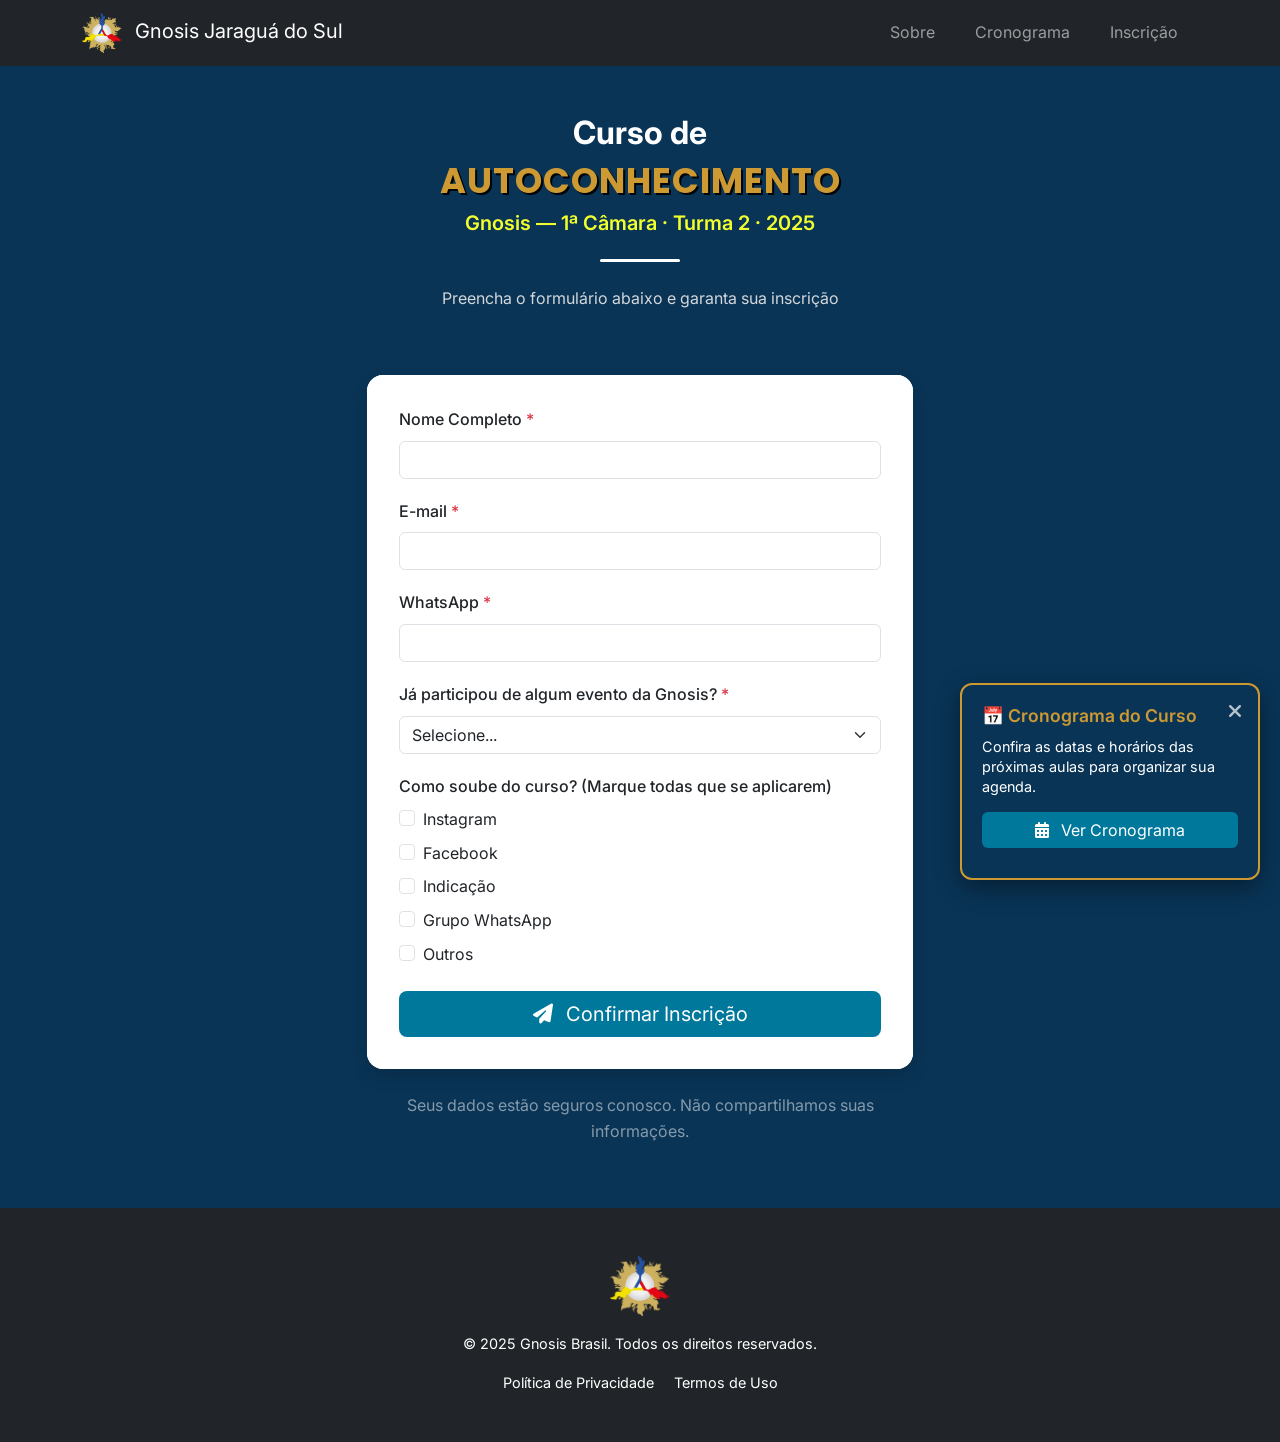
==== commit 6efa26f5: "Update index.html" ====
--- a/index.html
+++ b/index.html
@@ -256,149 +256,87 @@
       color: #dc3545;
     }
 
-    /* --- TELINHA FLUTUANTE ELEGANTE --- */
+    /* --- TELINHA FLUTUANTE MOBILE OTIMIZADA --- */
     .floating-panel {
       position: fixed;
       bottom: 20px;
       right: 20px;
-      width: 320px;
-      background: linear-gradient(135deg, #093456 0%, #0a3d63 100%);
-      border-radius: 16px;
+      width: 300px;
+      background-color: #093456; /* Cor sólida no mobile */
+      border-radius: 12px;
       padding: 20px;
-      box-shadow: 
-        0 10px 40px rgba(0, 0, 0, 0.3),
-        0 0 0 1px rgba(255, 255, 255, 0.1);
-      z-index: 10000;
-      border: 1px solid rgba(204, 153, 51, 0.3);
-      opacity: 0;
-      transform: translateY(30px) scale(0.95);
-      transition: all 0.6s cubic-bezier(0.23, 1, 0.32, 1);
-      backdrop-filter: blur(10px);
-    }
-
-    .floating-panel.show {
-      opacity: 1;
-      transform: translateY(0) scale(1);
-    }
-
-    /* Efeito de brilho sutil */
-    .floating-panel::before {
-      content: '';
-      position: absolute;
-      top: 0;
-      left: 0;
-      right: 0;
-      height: 1px;
-      background: linear-gradient(90deg, 
-        transparent 0%, 
-        rgba(204, 153, 51, 0.4) 50%, 
-        transparent 100%);
-      border-radius: 16px 16px 0 0;
+      box-shadow: 0 8px 25px rgba(0, 0, 0, 0.4);
+      z-index: 10000; /* Z-index muito alto para mobile */
+      border: 2px solid var(--color-text-light);
+      animation: slideInMobile 0.6s ease-out;
+      display: none;
+    }
+
+    /* Animação específica para mobile */
+    @keyframes slideInMobile {
+      from {
+        opacity: 0;
+        transform: translateY(30px) scale(0.95);
+      }
+      to {
+        opacity: 1;
+        transform: translateY(0) scale(1);
+      }
     }
 
     .floating-panel h5 {
       color: var(--color-text-light);
-      font-size: 1.15rem;
-      margin-bottom: 12px;
+      font-size: 1.1rem;
+      margin-bottom: 10px;
       font-weight: 600;
-      text-align: center;
     }
 
     .floating-panel p {
-      color: #e8f4f8;
-      font-size: 0.92rem;
-      margin-bottom: 18px;
-      line-height: 1.5;
-      text-align: center;
-      opacity: 0.9;
+      color: #fff;
+      font-size: 0.9rem;
+      margin-bottom: 15px;
+      line-height: 1.4;
     }
 
     .floating-panel .btn {
       width: 100%;
-      margin-bottom: 8px;
-      border-radius: 10px;
-      padding: 10px 16px;
-      font-weight: 500;
-      transition: all 0.3s ease;
-      position: relative;
-      overflow: hidden;
-    }
-
-    .floating-panel .btn::before {
-      content: '';
-      position: absolute;
-      top: 0;
-      left: -100%;
-      width: 100%;
-      height: 100%;
-      background: linear-gradient(90deg, 
-        transparent, 
-        rgba(255, 255, 255, 0.2), 
-        transparent);
-      transition: left 0.6s;
-    }
-
-    .floating-panel .btn:hover::before {
-      left: 100%;
+      margin-bottom: 10px;
     }
 
     .close-btn {
       position: absolute;
-      top: 12px;
-      right: 12px;
-      background: rgba(255, 255, 255, 0.1);
+      top: 10px;
+      right: 10px;
+      background: none;
       border: none;
       color: #fff;
-      width: 28px;
-      height: 28px;
-      border-radius: 50%;
-      display: flex;
-      align-items: center;
-      justify-content: center;
-      font-size: 0.9rem;
+      font-size: 1.2rem;
       cursor: pointer;
       opacity: 0.7;
-      transition: all 0.3s ease;
-      backdrop-filter: blur(5px);
+      transition: opacity 0.3s;
+      z-index: 10001;
     }
 
     .close-btn:hover {
       opacity: 1;
-      background: rgba(255, 255, 255, 0.2);
-      transform: rotate(90deg);
-    }
-
-    /* Mobile específico */
+    }
+
+    /* Mobile específico - mais agressivo */
     @media (max-width: 768px) {
       .floating-panel {
-        width: 90vw;
+        width: 85vw;
         left: 50%;
         right: auto;
-        transform: translateX(-50%) translateY(30px) scale(0.95);
-        bottom: 90px;
-        margin: 0;
-      }
-      
-      .floating-panel.show {
-        transform: translateX(-50%) translateY(0) scale(1);
-      }
-    }
-
-    /* Efeito de flutuação sutil */
-    @keyframes float {
-      0%, 100% { transform: translateY(0) scale(1); }
-      50% { transform: translateY(-5px) scale(1.02); }
-    }
-
-    .floating-panel.show:hover {
-      animation: float 3s ease-in-out infinite;
+        transform: translateX(-50%);
+        bottom: 80px;
+        background-color: #093456;
+        border: 2px solid var(--color-text-light);
+      }
     }
 
     /* Forçar display se JS falhar */
     .no-js .floating-panel {
       display: block !important;
-      opacity: 1 !important;
-      transform: none !important;
     }
   </style>
 </head>
@@ -409,8 +347,6 @@
     <style>
       .floating-panel {
         display: block !important;
-        opacity: 1 !important;
-        transform: none !important;
       }
     </style>
   </noscript>
@@ -586,10 +522,11 @@
   <!-- Bootstrap Bundle JS -->
   <script src="https://cdn.jsdelivr.net/npm/bootstrap@5.3.0/dist/js/bootstrap.bundle.min.js"></script>
 
-  <!-- Script com Animação Elegante -->
+  <!-- Script Mobile Otimizado -->
   <script>
+    // Versão ultra-simplificada e robusta para mobile
     function showFloatingPanel() {
-        console.log('Mobile: Iniciando telinha com animação...');
+        console.log('Mobile: Tentando mostrar telinha...');
         const panel = document.getElementById('floatingPanel');
         const closeBtn = document.getElementById('closePanel');
         
@@ -598,40 +535,29 @@
             return;
         }
         
-        // Verificação de tempo
+        // No mobile, mostra sempre (com verificação de tempo)
         try {
             const lastClosed = localStorage.getItem('floatingPanelClosed');
             const fiveSeconds = 5000; // 5 segundos
             
             if (!lastClosed || (Date.now() - parseInt(lastClosed)) > fiveSeconds) {
-                // Mostrar com animação suave
-                setTimeout(() => {
-                    panel.classList.add('show');
-                    console.log('Mobile: Telinha exibida com animação');
-                }, 300); // Pequeno delay para suavizar
+                panel.style.display = 'block';
+                console.log('Mobile: Telinha exibida com sucesso');
             } else {
                 panel.style.display = 'none';
                 console.log('Mobile: Telinha escondida (ainda não expirou)');
             }
         } catch (e) {
-            // Fallback com animação
-            setTimeout(() => {
-                panel.classList.add('show');
-                console.log('Mobile: Telinha exibida (fallback com animação)');
-            }, 300);
+            // Se der erro, mostra de qualquer forma
+            panel.style.display = 'block';
+            console.log('Mobile: Telinha exibida (fallback)');
         }
         
         // Configurar botão de fechar
         if (closeBtn) {
             closeBtn.onclick = function() {
-                panel.classList.remove('show');
+                panel.style.display = 'none';
                 console.log('Mobile: Telinha fechada pelo usuário');
-                
-                // Esperar a animação terminar antes de esconder
-                setTimeout(() => {
-                    panel.style.display = 'none';
-                }, 500);
-                
                 try {
                     localStorage.setItem('floatingPanelClosed', Date.now().toString());
                 } catch(e) {
@@ -641,15 +567,26 @@
         }
     }
 
-    // Inicialização suave
-    document.addEventListener('DOMContentLoaded', function() {
-        setTimeout(showFloatingPanel, 800); // Delay para carregamento da página
-    });
+    // Múltiplas formas de inicializar para mobile
+    if (document.readyState === 'loading') {
+        document.addEventListener('DOMContentLoaded', showFloatingPanel);
+    } else {
+        showFloatingPanel();
+    }
     
     window.addEventListener('load', showFloatingPanel);
     
-    // Fallback final
-    setTimeout(showFloatingPanel, 1500);
+    // Fallback final - força exibição após 2 segundos
+    setTimeout(function() {
+        const panel = document.getElementById('floatingPanel');
+        if (panel && panel.style.display === 'none') {
+            console.log('Mobile: Fallback - forçando exibição');
+            panel.style.display = 'block';
+        }
+    }, 2000);
+
+    // Fallback extra para casos extremos
+    setTimeout(showFloatingPanel, 500);
   </script>
 </body>
 </html>
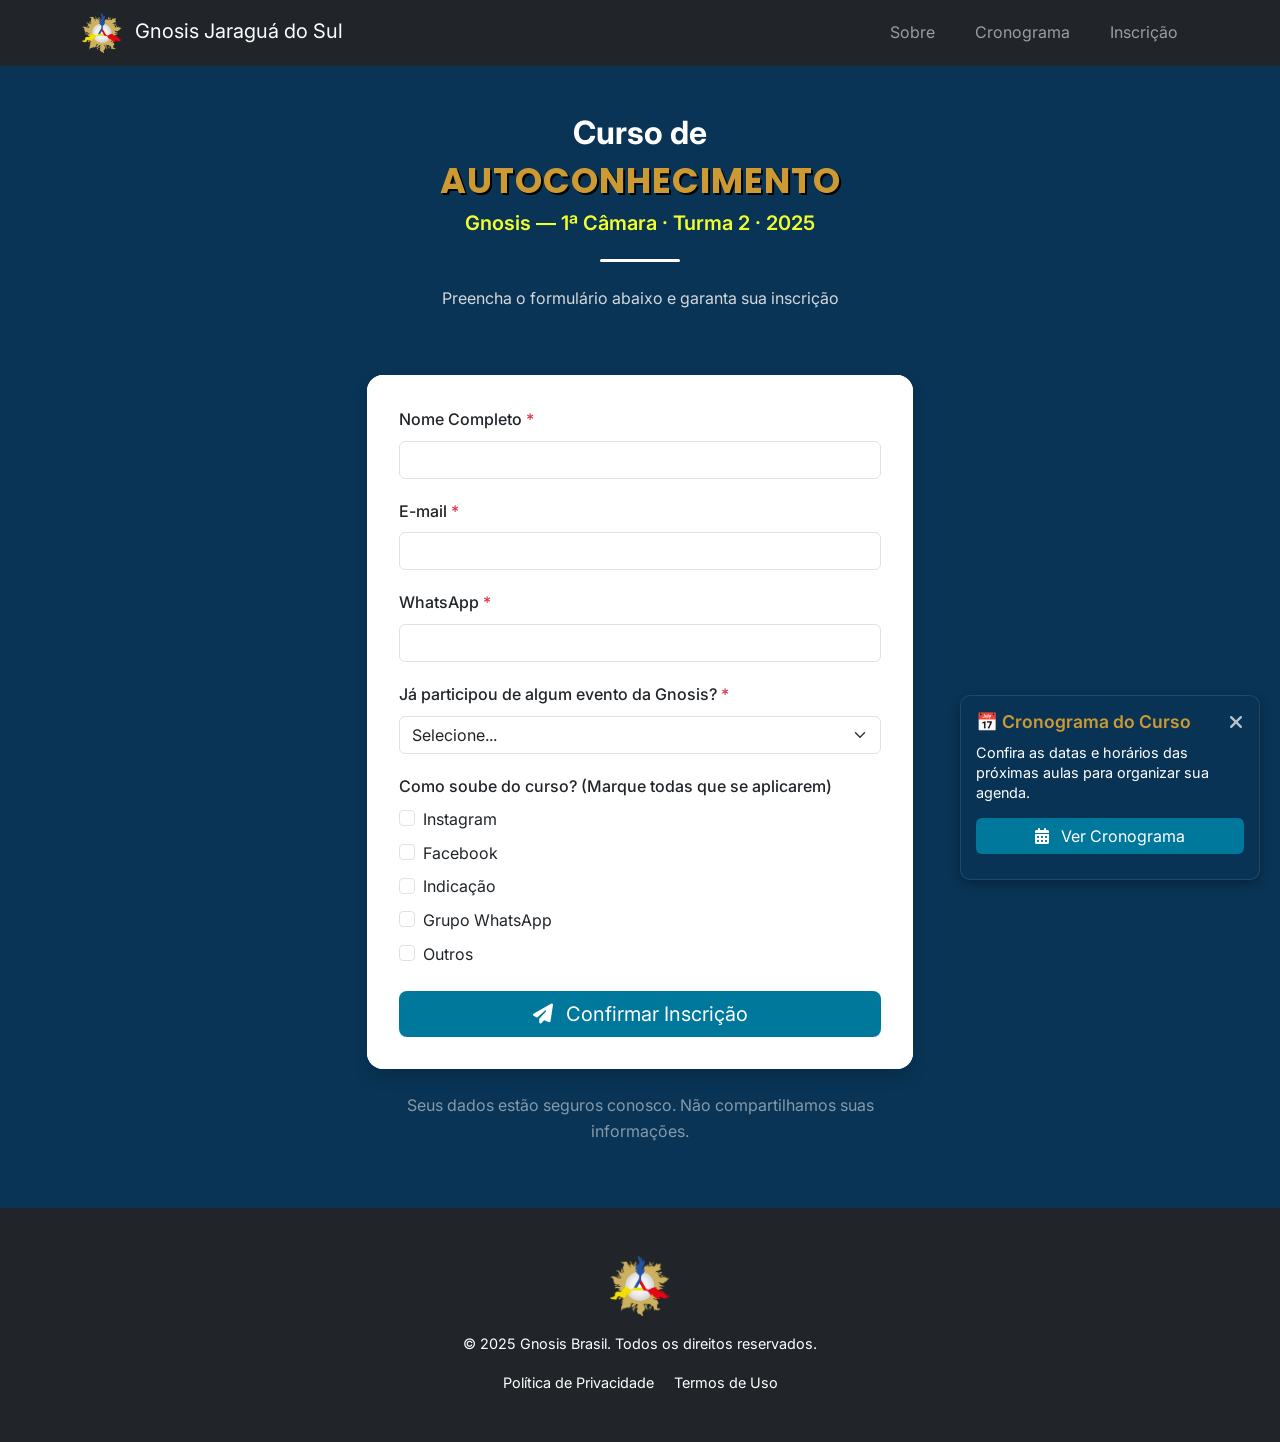
==== commit 32c37aa5: "Update index.html" ====
--- a/index.html
+++ b/index.html
@@ -16,11 +16,6 @@
 
   <!-- Favicon -->
   <link rel="icon" href="https://gnosisbrasil.com/wp-content/uploads/2020/07/cropped-logo-sol-7-32x32.webp" type="image/webp">
-
-  <!-- Detectar JS -->
-  <script>
-    document.documentElement.className = document.documentElement.className.replace(/\bno-js\b/, 'js-enabled');
-  </script>
 
   <!-- Estilos personalizados -->
   <style>
@@ -256,31 +251,30 @@
       color: #dc3545;
     }
 
-    /* --- TELINHA FLUTUANTE MOBILE OTIMIZADA --- */
+    /* --- TELINHA FLUTUANTE --- */
     .floating-panel {
       position: fixed;
       bottom: 20px;
       right: 20px;
       width: 300px;
-      background-color: #093456; /* Cor sólida no mobile */
-      border-radius: 12px;
-      padding: 20px;
-      box-shadow: 0 8px 25px rgba(0, 0, 0, 0.4);
-      z-index: 10000; /* Z-index muito alto para mobile */
-      border: 2px solid var(--color-text-light);
-      animation: slideInMobile 0.6s ease-out;
-      display: none;
-    }
-
-    /* Animação específica para mobile */
-    @keyframes slideInMobile {
+      background-color: rgba(9, 52, 86, 0.85); /* Cor escura com transparência */
+      border-radius: 10px;
+      padding: 15px;
+      box-shadow: 0 4px 12px rgba(0, 0, 0, 0.3);
+      z-index: 1000;
+      backdrop-filter: blur(5px);
+      border: 1px solid rgba(255, 255, 255, 0.1);
+      animation: slideIn 0.5s ease-out;
+    }
+
+    @keyframes slideIn {
       from {
         opacity: 0;
-        transform: translateY(30px) scale(0.95);
+        transform: translateY(20px);
       }
       to {
         opacity: 1;
-        transform: translateY(0) scale(1);
+        transform: translateY(0);
       }
     }
 
@@ -314,43 +308,52 @@
       cursor: pointer;
       opacity: 0.7;
       transition: opacity 0.3s;
-      z-index: 10001;
     }
 
     .close-btn:hover {
       opacity: 1;
     }
 
-    /* Mobile específico - mais agressivo */
-    @media (max-width: 768px) {
+    @media (max-width: 576px) {
       .floating-panel {
-        width: 85vw;
-        left: 50%;
-        right: auto;
-        transform: translateX(-50%);
-        bottom: 80px;
-        background-color: #093456;
-        border: 2px solid var(--color-text-light);
-      }
-    }
-
-    /* Forçar display se JS falhar */
-    .no-js .floating-panel {
-      display: block !important;
-    }
+        width: calc(100% - 40px);
+        right: 20px;
+        left: 20px;
+      }
+    }
+
+
+
+    /* No seu CSS, adicione: */
+.floating-panel {
+    position: fixed;
+    bottom: 20px;
+    right: 20px;
+    width: 300px;
+    background-color: rgba(9, 52, 86, 0.95); /* Menos transparência no mobile */
+    border-radius: 10px;
+    padding: 15px;
+    box-shadow: 0 4px 12px rgba(0, 0, 0, 0.3);
+    z-index: 1000;
+    backdrop-filter: blur(5px);
+    border: 1px solid rgba(255, 255, 255, 0.1);
+    animation: slideIn 0.5s ease-out;
+    display: none; /* Inicialmente escondida */
+}
+
+/* Mobile específico */
+@media (max-width: 576px) {
+    .floating-panel {
+        width: calc(100% - 40px);
+        right: 20px;
+        left: 20px;
+        bottom: 70px; /* Acima da barra de navegação */
+    }
+}
   </style>
 </head>
 
-<body class="js-enabled">
-  <!-- Fallback para quando JS está desabilitado -->
-  <noscript>
-    <style>
-      .floating-panel {
-        display: block !important;
-      }
-    </style>
-  </noscript>
-
+<body>
   <!-- Telinha Flutuante -->
   <div id="floatingPanel" class="floating-panel">
     <button class="close-btn" id="closePanel">
@@ -383,6 +386,11 @@
           <li class="nav-item">
             <a class="nav-link" href="index.html">Inscrição</a>
           </li>
+          <!--
+          <li class="nav-item">
+            <a class="nav-link" href="presenca.html">Presença</a>
+          </li>
+        -->
         </ul>
       </div>
     </div>
@@ -522,71 +530,31 @@
   <!-- Bootstrap Bundle JS -->
   <script src="https://cdn.jsdelivr.net/npm/bootstrap@5.3.0/dist/js/bootstrap.bundle.min.js"></script>
 
-  <!-- Script Mobile Otimizado -->
+  <!-- Script para controlar a telinha flutuante com tempo de expiração -->
   <script>
-    // Versão ultra-simplificada e robusta para mobile
-    function showFloatingPanel() {
-        console.log('Mobile: Tentando mostrar telinha...');
-        const panel = document.getElementById('floatingPanel');
-        const closeBtn = document.getElementById('closePanel');
-        
-        if (!panel) {
-            console.log('Mobile: Telinha não encontrada');
-            return;
-        }
-        
-        // No mobile, mostra sempre (com verificação de tempo)
-        try {
-            const lastClosed = localStorage.getItem('floatingPanelClosed');
-            const fiveSeconds = 5000; // 5 segundos
-            
-            if (!lastClosed || (Date.now() - parseInt(lastClosed)) > fiveSeconds) {
-                panel.style.display = 'block';
-                console.log('Mobile: Telinha exibida com sucesso');
-            } else {
-                panel.style.display = 'none';
-                console.log('Mobile: Telinha escondida (ainda não expirou)');
-            }
-        } catch (e) {
-            // Se der erro, mostra de qualquer forma
-            panel.style.display = 'block';
-            console.log('Mobile: Telinha exibida (fallback)');
-        }
-        
-        // Configurar botão de fechar
-        if (closeBtn) {
-            closeBtn.onclick = function() {
-                panel.style.display = 'none';
-                console.log('Mobile: Telinha fechada pelo usuário');
-                try {
-                    localStorage.setItem('floatingPanelClosed', Date.now().toString());
-                } catch(e) {
-                    console.log('Mobile: Não foi possível salvar no localStorage');
-                }
-            };
-        }
-    }
-
-    // Múltiplas formas de inicializar para mobile
-    if (document.readyState === 'loading') {
-        document.addEventListener('DOMContentLoaded', showFloatingPanel);
-    } else {
-        showFloatingPanel();
-    }
-    
-    window.addEventListener('load', showFloatingPanel);
-    
-    // Fallback final - força exibição após 2 segundos
-    setTimeout(function() {
-        const panel = document.getElementById('floatingPanel');
-        if (panel && panel.style.display === 'none') {
-            console.log('Mobile: Fallback - forçando exibição');
-            panel.style.display = 'block';
-        }
-    }, 2000);
-
-    // Fallback extra para casos extremos
-    setTimeout(showFloatingPanel, 500);
+    document.addEventListener('DOMContentLoaded', function() {
+      const floatingPanel = document.getElementById('floatingPanel');
+      const closeButton = document.getElementById('closePanel');
+      const storageKey = 'floatingPanelClosed';
+      const oneDay = 24 * 60 * 60 * 5; // 1 dia em milissegundos
+      
+      const lastClosed = localStorage.getItem(storageKey);
+      
+      // Mostrar se nunca foi fechado ou se passou mais de 1 dia
+      if (!lastClosed || (Date.now() - parseInt(lastClosed)) > oneDay) {
+          floatingPanel.style.display = 'block';
+      } else {
+          floatingPanel.style.display = 'none';
+      }
+      
+      // Fechar a telinha quando o botão X for clicado
+      closeButton.addEventListener('click', function() {
+          floatingPanel.style.display = 'none';
+          // Salva o timestamp atual
+          localStorage.setItem(storageKey, Date.now().toString());
+      });
+    });
+    
   </script>
 </body>
 </html>
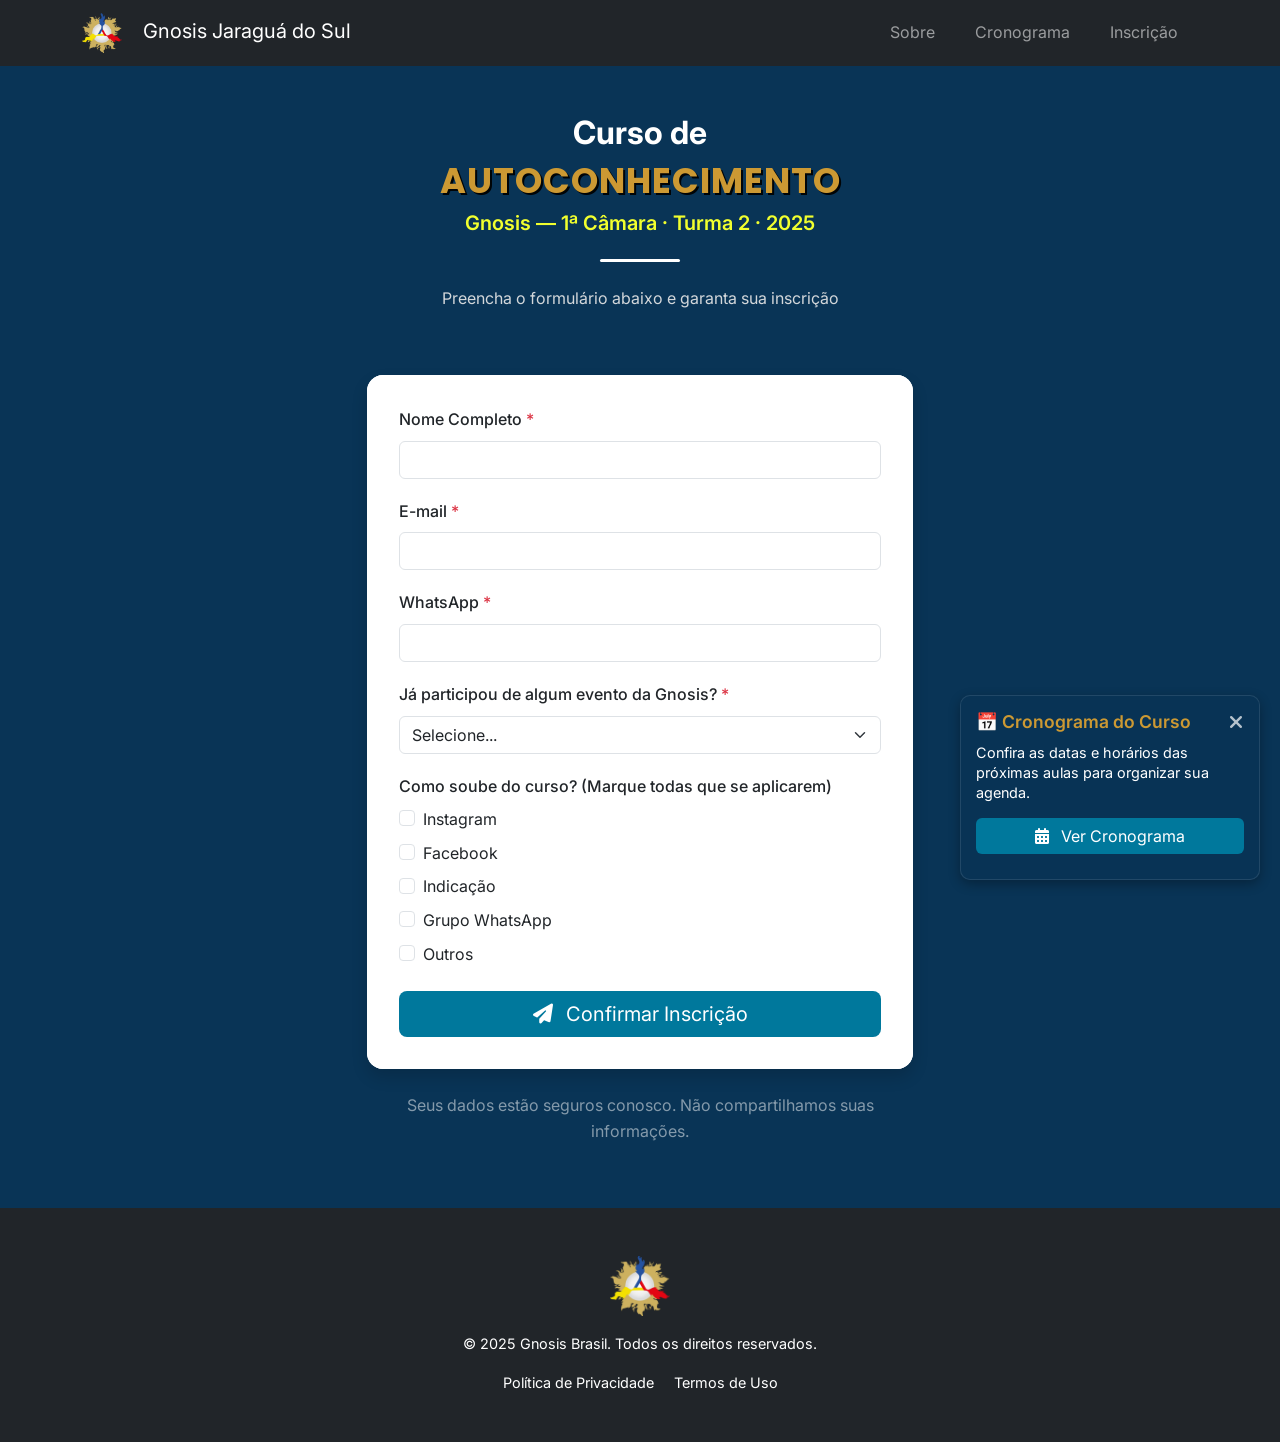
==== commit 568977c8: "Update index.html" ====
--- a/index.html
+++ b/index.html
@@ -369,7 +369,7 @@
   <nav class="navbar navbar-expand-lg navbar-dark bg-dark sticky-top">
     <div class="container">
       <a class="navbar-brand" href="#">
-        <img src="img/cropped-logo-sol-7.webp" alt="Logo Gnosis" class="me-2">
+        <img src="img/cropped-logo-sol-7.webp" alt="Logo Gnosis" class="me-3">
         Gnosis Jaraguá do Sul
       </a>
       <button class="navbar-toggler" type="button" data-bs-toggle="collapse" data-bs-target="#navbarNav">
